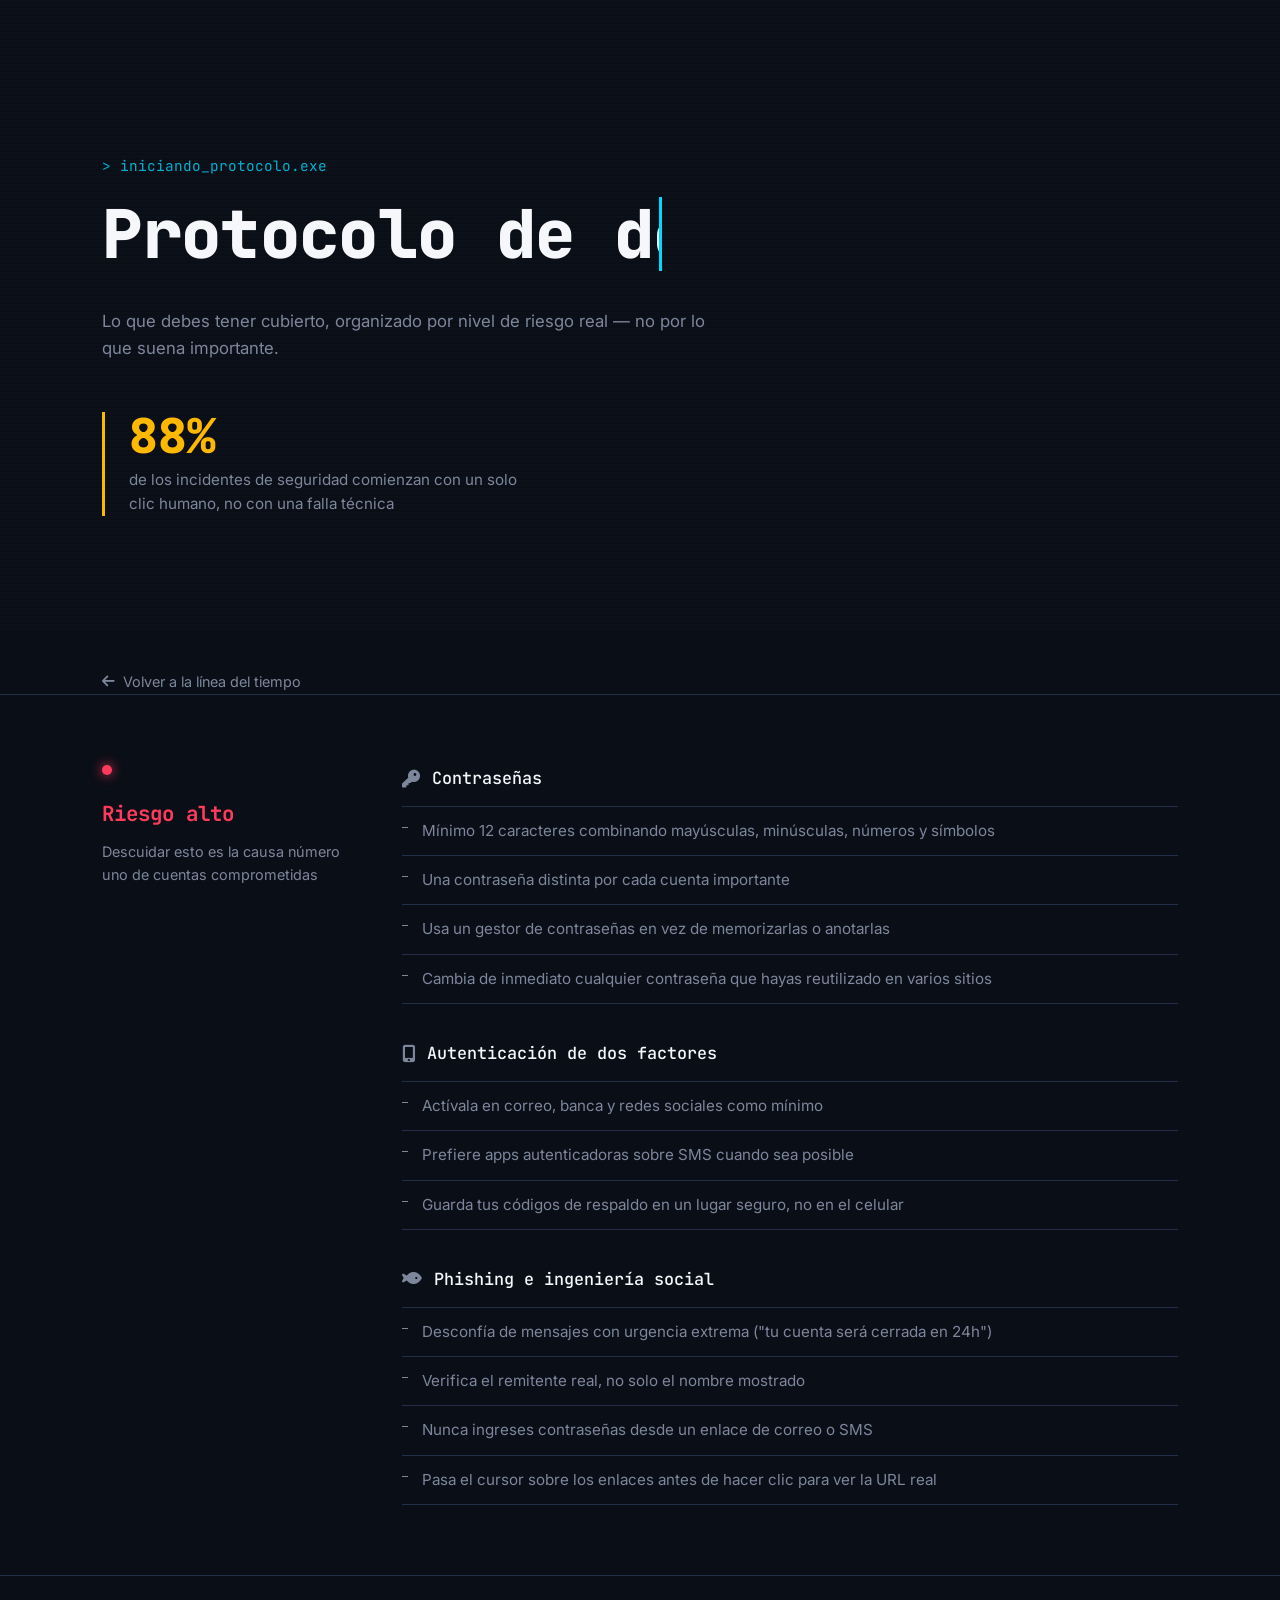
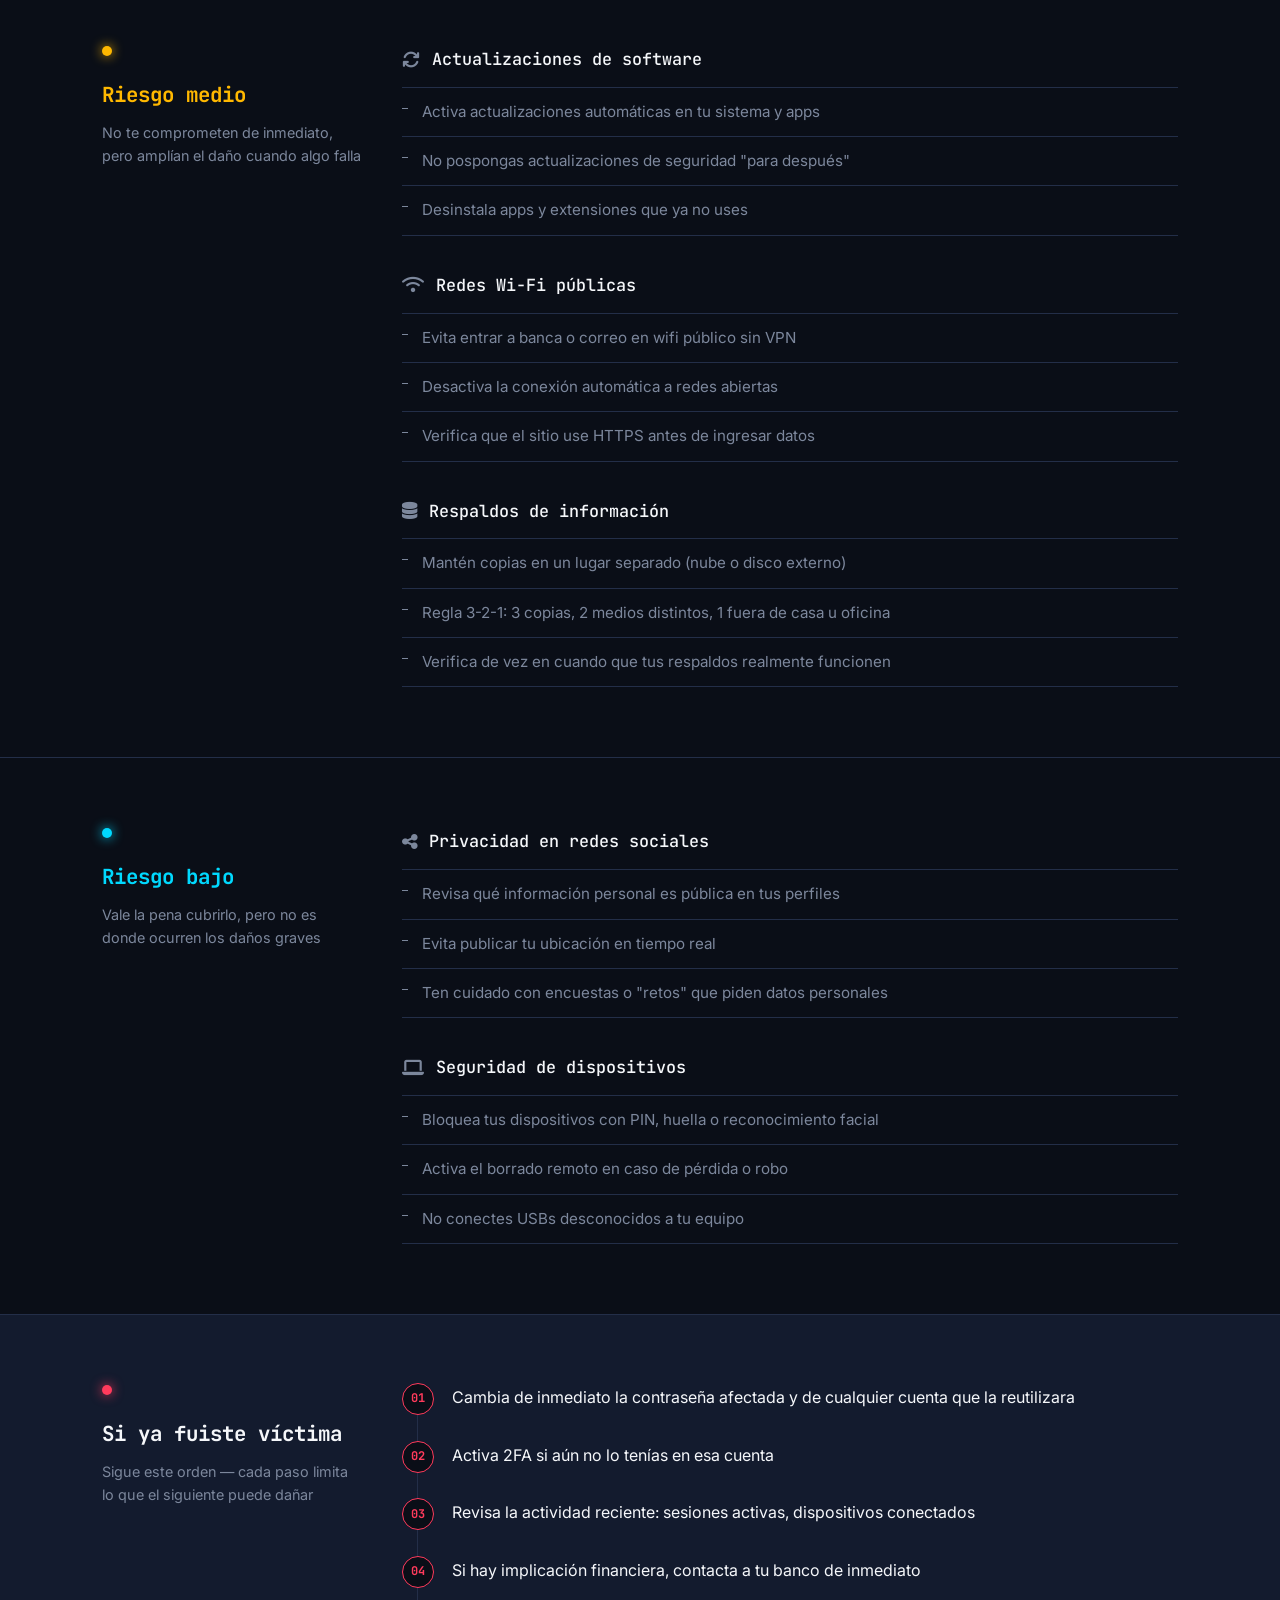
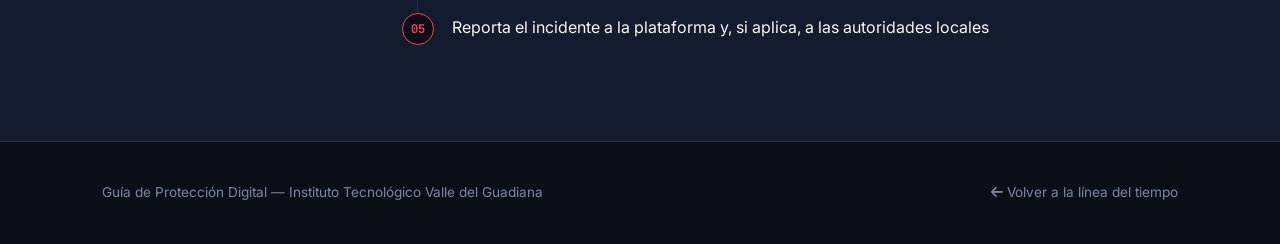
==== proteccion.html @ 877a4cd8 "Add files via upload" ====
<!DOCTYPE html>
<html lang="es">
<head>
    <meta charset="UTF-8">
    <meta name="viewport" content="width=device-width, initial-scale=1.0">
    <title>Protocolo de Defensa Digital</title>
    <link rel="stylesheet" href="proteccion.css">
    <link href="https://fonts.googleapis.com/css2?family=JetBrains+Mono:wght@400;500;700;800&family=Inter:wght@400;500;600;700&display=swap" rel="stylesheet">
    <link rel="stylesheet" href="https://cdnjs.cloudflare.com/ajax/libs/font-awesome/6.4.0/css/all.min.css">
</head>
<body>

    <header class="terminal-hero">
        <div class="scanlines"></div>
        <div class="hero-inner">
            <div class="boot-line">&gt; iniciando_protocolo.exe</div>
            <h1 class="terminal-headline">
                <span class="typed-line">Protocolo de defensa digital</span>
            </h1>
            <p class="hero-sub">Lo que debes tener cubierto, organizado por nivel de riesgo real — no por lo que suena importante.</p>
        </div>
        <div class="hero-stat">
            <span class="hero-stat-number">88%</span>
            <span class="hero-stat-label">de los incidentes de seguridad comienzan con un solo clic humano, no con una falla técnica</span>
        </div>
    </header>

    <main>

        <a href="index.html" class="volver-link"><i class="fas fa-arrow-left"></i> Volver a la línea del tiempo</a>

        <!-- ZONA ROJA -->
        <section class="risk-band risk-band--alto">
            <div class="risk-band-label">
                <span class="risk-dot"></span>
                <span class="risk-band-title">Riesgo alto</span>
                <span class="risk-band-desc">Descuidar esto es la causa número uno de cuentas comprometidas</span>
            </div>
            <div class="risk-band-content">

                <div class="record">
                    <div class="record-head">
                        <i class="fas fa-key"></i>
                        <h3>Contraseñas</h3>
                    </div>
                    <ul class="record-list">
                        <li>Mínimo 12 caracteres combinando mayúsculas, minúsculas, números y símbolos</li>
                        <li>Una contraseña distinta por cada cuenta importante</li>
                        <li>Usa un gestor de contraseñas en vez de memorizarlas o anotarlas</li>
                        <li>Cambia de inmediato cualquier contraseña que hayas reutilizado en varios sitios</li>
                    </ul>
                </div>

                <div class="record">
                    <div class="record-head">
                        <i class="fas fa-mobile-screen-button"></i>
                        <h3>Autenticación de dos factores</h3>
                    </div>
                    <ul class="record-list">
                        <li>Actívala en correo, banca y redes sociales como mínimo</li>
                        <li>Prefiere apps autenticadoras sobre SMS cuando sea posible</li>
                        <li>Guarda tus códigos de respaldo en un lugar seguro, no en el celular</li>
                    </ul>
                </div>

                <div class="record">
                    <div class="record-head">
                        <i class="fas fa-fish"></i>
                        <h3>Phishing e ingeniería social</h3>
                    </div>
                    <ul class="record-list">
                        <li>Desconfía de mensajes con urgencia extrema ("tu cuenta será cerrada en 24h")</li>
                        <li>Verifica el remitente real, no solo el nombre mostrado</li>
                        <li>Nunca ingreses contraseñas desde un enlace de correo o SMS</li>
                        <li>Pasa el cursor sobre los enlaces antes de hacer clic para ver la URL real</li>
                    </ul>
                </div>

            </div>
        </section>

        <!-- ZONA AMBAR -->
        <section class="risk-band risk-band--medio">
            <div class="risk-band-label">
                <span class="risk-dot"></span>
                <span class="risk-band-title">Riesgo medio</span>
                <span class="risk-band-desc">No te comprometen de inmediato, pero amplían el daño cuando algo falla</span>
            </div>
            <div class="risk-band-content">

                <div class="record">
                    <div class="record-head">
                        <i class="fas fa-arrows-rotate"></i>
                        <h3>Actualizaciones de software</h3>
                    </div>
                    <ul class="record-list">
                        <li>Activa actualizaciones automáticas en tu sistema y apps</li>
                        <li>No pospongas actualizaciones de seguridad "para después"</li>
                        <li>Desinstala apps y extensiones que ya no uses</li>
                    </ul>
                </div>

                <div class="record">
                    <div class="record-head">
                        <i class="fas fa-wifi"></i>
                        <h3>Redes Wi-Fi públicas</h3>
                    </div>
                    <ul class="record-list">
                        <li>Evita entrar a banca o correo en wifi público sin VPN</li>
                        <li>Desactiva la conexión automática a redes abiertas</li>
                        <li>Verifica que el sitio use HTTPS antes de ingresar datos</li>
                    </ul>
                </div>

                <div class="record">
                    <div class="record-head">
                        <i class="fas fa-database"></i>
                        <h3>Respaldos de información</h3>
                    </div>
                    <ul class="record-list">
                        <li>Mantén copias en un lugar separado (nube o disco externo)</li>
                        <li>Regla 3-2-1: 3 copias, 2 medios distintos, 1 fuera de casa u oficina</li>
                        <li>Verifica de vez en cuando que tus respaldos realmente funcionen</li>
                    </ul>
                </div>

            </div>
        </section>

        <!-- ZONA CIAN -->
        <section class="risk-band risk-band--bajo">
            <div class="risk-band-label">
                <span class="risk-dot"></span>
                <span class="risk-band-title">Riesgo bajo</span>
                <span class="risk-band-desc">Vale la pena cubrirlo, pero no es donde ocurren los daños graves</span>
            </div>
            <div class="risk-band-content">

                <div class="record">
                    <div class="record-head">
                        <i class="fas fa-share-nodes"></i>
                        <h3>Privacidad en redes sociales</h3>
                    </div>
                    <ul class="record-list">
                        <li>Revisa qué información personal es pública en tus perfiles</li>
                        <li>Evita publicar tu ubicación en tiempo real</li>
                        <li>Ten cuidado con encuestas o "retos" que piden datos personales</li>
                    </ul>
                </div>

                <div class="record">
                    <div class="record-head">
                        <i class="fas fa-laptop"></i>
                        <h3>Seguridad de dispositivos</h3>
                    </div>
                    <ul class="record-list">
                        <li>Bloquea tus dispositivos con PIN, huella o reconocimiento facial</li>
                        <li>Activa el borrado remoto en caso de pérdida o robo</li>
                        <li>No conectes USBs desconocidos a tu equipo</li>
                    </ul>
                </div>

            </div>
        </section>

        <!-- PROTOCOLO DE EMERGENCIA -->
        <section class="emergency">
            <div class="emergency-label">
                <span class="risk-dot risk-dot--emergency"></span>
                <span class="risk-band-title">Si ya fuiste víctima</span>
                <span class="risk-band-desc">Sigue este orden — cada paso limita lo que el siguiente puede dañar</span>
            </div>
            <ol class="emergency-timeline">
                <li><span class="step-index">01</span>Cambia de inmediato la contraseña afectada y de cualquier cuenta que la reutilizara</li>
                <li><span class="step-index">02</span>Activa 2FA si aún no lo tenías en esa cuenta</li>
                <li><span class="step-index">03</span>Revisa la actividad reciente: sesiones activas, dispositivos conectados</li>
                <li><span class="step-index">04</span>Si hay implicación financiera, contacta a tu banco de inmediato</li>
                <li><span class="step-index">05</span>Reporta el incidente a la plataforma y, si aplica, a las autoridades locales</li>
            </ol>
        </section>

    </main>

    <footer class="footer-protocol">
        <p>Guía de Protección Digital — Instituto Tecnológico Valle del Guadiana</p>
        <a href="index.html"><i class="fas fa-arrow-left"></i> Volver a la línea del tiempo</a>
    </footer>

</body>
</html>
---- proteccion.css ----
:root {
    --bg: #0A0E17;
    --panel: #131B2E;
    --line: #232E48;
    --text: #F5F7FA;
    --text-dim: #7C879C;
    --alto: #FF3B5C;
    --medio: #FFB800;
    --bajo: #00D9FF;
}

* { margin: 0; padding: 0; box-sizing: border-box; }

body {
    background: var(--bg);
    color: var(--text);
    font-family: 'Inter', sans-serif;
    line-height: 1.6;
}

h1, h3, .risk-band-title, .step-index, .boot-line {
    font-family: 'JetBrains Mono', monospace;
}

/* ============ HERO ============ */

.terminal-hero {
    position: relative;
    min-height: 70vh;
    display: flex;
    flex-direction: column;
    justify-content: center;
    padding: 100px 8vw 60px;
    overflow: hidden;
    background:
        linear-gradient(var(--bg), var(--bg)),
        repeating-linear-gradient(0deg, transparent, transparent 39px, rgba(0,217,255,0.04) 40px);
}

.scanlines {
    position: absolute;
    inset: 0;
    background: repeating-linear-gradient(180deg, rgba(255,255,255,0.015) 0px, transparent 2px, transparent 4px);
    pointer-events: none;
}

.boot-line {
    color: var(--bajo);
    font-size: 0.9rem;
    opacity: 0.8;
    margin-bottom: 20px;
}

.terminal-headline {
    font-size: clamp(2.2rem, 6vw, 4.2rem);
    font-weight: 800;
    max-width: 14ch;
    letter-spacing: -0.01em;
    line-height: 1.1;
}

.typed-line {
    display: inline-block;
    overflow: hidden;
    white-space: nowrap;
    border-right: 3px solid var(--bajo);
    width: 0;
    animation:
        typing 2.2s steps(28, end) forwards,
        blink-caret 0.75s step-end infinite;
}

@keyframes typing {
    from { width: 0; }
    to { width: 100%; }
}

@keyframes blink-caret {
    50% { border-color: transparent; }
}

@media (prefers-reduced-motion: reduce) {
    .typed-line {
        width: 100%;
        animation: none;
        border-right: none;
    }
}

.hero-sub {
    max-width: 55ch;
    color: var(--text-dim);
    font-size: 1.05rem;
    margin-top: 24px;
}

.hero-stat {
    position: relative;
    margin-top: 50px;
    padding-left: 24px;
    border-left: 3px solid var(--medio);
    max-width: 480px;
}

.hero-stat-number {
    display: block;
    font-family: 'JetBrains Mono', monospace;
    font-size: 3rem;
    font-weight: 800;
    color: var(--medio);
    line-height: 1;
}

.hero-stat-label {
    display: block;
    margin-top: 8px;
    color: var(--text-dim);
    font-size: 0.95rem;
    max-width: 40ch;
}

/* ============ NAV BACK ============ */

.volver-link {
    display: inline-flex;
    align-items: center;
    gap: 8px;
    margin: 40px 8vw 0;
    color: var(--text-dim);
    text-decoration: none;
    font-size: 0.9rem;
}

.volver-link:hover { color: var(--bajo); }

/* ============ RISK BANDS ============ */

.risk-band {
    display: grid;
    grid-template-columns: 260px 1fr;
    gap: 40px;
    padding: 70px 8vw;
    border-top: 1px solid var(--line);
}

.risk-band-label {
    position: sticky;
    top: 40px;
    align-self: start;
}

.risk-dot {
    display: inline-block;
    width: 10px;
    height: 10px;
    border-radius: 50%;
    margin-bottom: 14px;
}

.risk-band--alto .risk-dot { background: var(--alto); box-shadow: 0 0 12px var(--alto); }
.risk-band--medio .risk-dot { background: var(--medio); box-shadow: 0 0 12px var(--medio); }
.risk-band--bajo .risk-dot { background: var(--bajo); box-shadow: 0 0 12px var(--bajo); }

.risk-band-title {
    display: block;
    font-size: 1.3rem;
    font-weight: 700;
}

.risk-band--alto .risk-band-title { color: var(--alto); }
.risk-band--medio .risk-band-title { color: var(--medio); }
.risk-band--bajo .risk-band-title { color: var(--bajo); }

.risk-band-desc {
    display: block;
    color: var(--text-dim);
    font-size: 0.9rem;
    margin-top: 10px;
    max-width: 30ch;
}

.risk-band-content {
    display: flex;
    flex-direction: column;
    gap: 36px;
}

.record-head {
    display: flex;
    align-items: center;
    gap: 12px;
    margin-bottom: 14px;
}

.record-head i {
    font-size: 1.1rem;
    color: var(--text-dim);
}

.record-head h3 {
    font-size: 1.05rem;
    font-weight: 500;
}

.record-list {
    list-style: none;
    border-top: 1px solid var(--line);
}

.record-list li {
    padding: 12px 0;
    border-bottom: 1px solid var(--line);
    color: var(--text-dim);
    font-size: 0.95rem;
    padding-left: 20px;
    position: relative;
}

.record-list li::before {
    content: '';
    position: absolute;
    left: 0;
    top: 20px;
    width: 6px;
    height: 1px;
    background: var(--text-dim);
}

/* ============ EMERGENCY ============ */

.emergency {
    display: grid;
    grid-template-columns: 260px 1fr;
    gap: 40px;
    padding: 70px 8vw 100px;
    border-top: 1px solid var(--line);
    background: var(--panel);
}

.emergency-label { align-self: start; }

.risk-dot--emergency {
    background: var(--alto);
    box-shadow: 0 0 12px var(--alto);
    animation: pulse 1.6s ease-in-out infinite;
}

@keyframes pulse {
    0%, 100% { opacity: 1; }
    50% { opacity: 0.4; }
}

.emergency-timeline {
    list-style: none;
    position: relative;
    padding-left: 50px;
}

.emergency-timeline::before {
    content: '';
    position: absolute;
    left: 15px;
    top: 8px;
    bottom: 8px;
    width: 1px;
    background: var(--line);
}

.emergency-timeline li {
    position: relative;
    padding-bottom: 32px;
    color: var(--text);
    font-size: 1rem;
}

.emergency-timeline li:last-child { padding-bottom: 0; }

.step-index {
    position: absolute;
    left: -50px;
    top: -2px;
    width: 32px;
    height: 32px;
    display: flex;
    align-items: center;
    justify-content: center;
    background: var(--bg);
    border: 1px solid var(--alto);
    color: var(--alto);
    border-radius: 50%;
    font-size: 0.75rem;
    font-weight: 700;
}

/* ============ FOOTER ============ */

.footer-protocol {
    padding: 40px 8vw;
    display: flex;
    justify-content: space-between;
    flex-wrap: wrap;
    gap: 12px;
    color: var(--text-dim);
    font-size: 0.85rem;
    border-top: 1px solid var(--line);
}

.footer-protocol a {
    color: var(--text-dim);
    text-decoration: none;
}

.footer-protocol a:hover { color: var(--bajo); }

/* ============ RESPONSIVE ============ */

@media (max-width: 800px) {
    .risk-band, .emergency {
        grid-template-columns: 1fr;
    }
    .risk-band-label { position: static; }
    .terminal-hero { padding: 80px 6vw 50px; }
    .hero-stat { padding-left: 16px; }
}
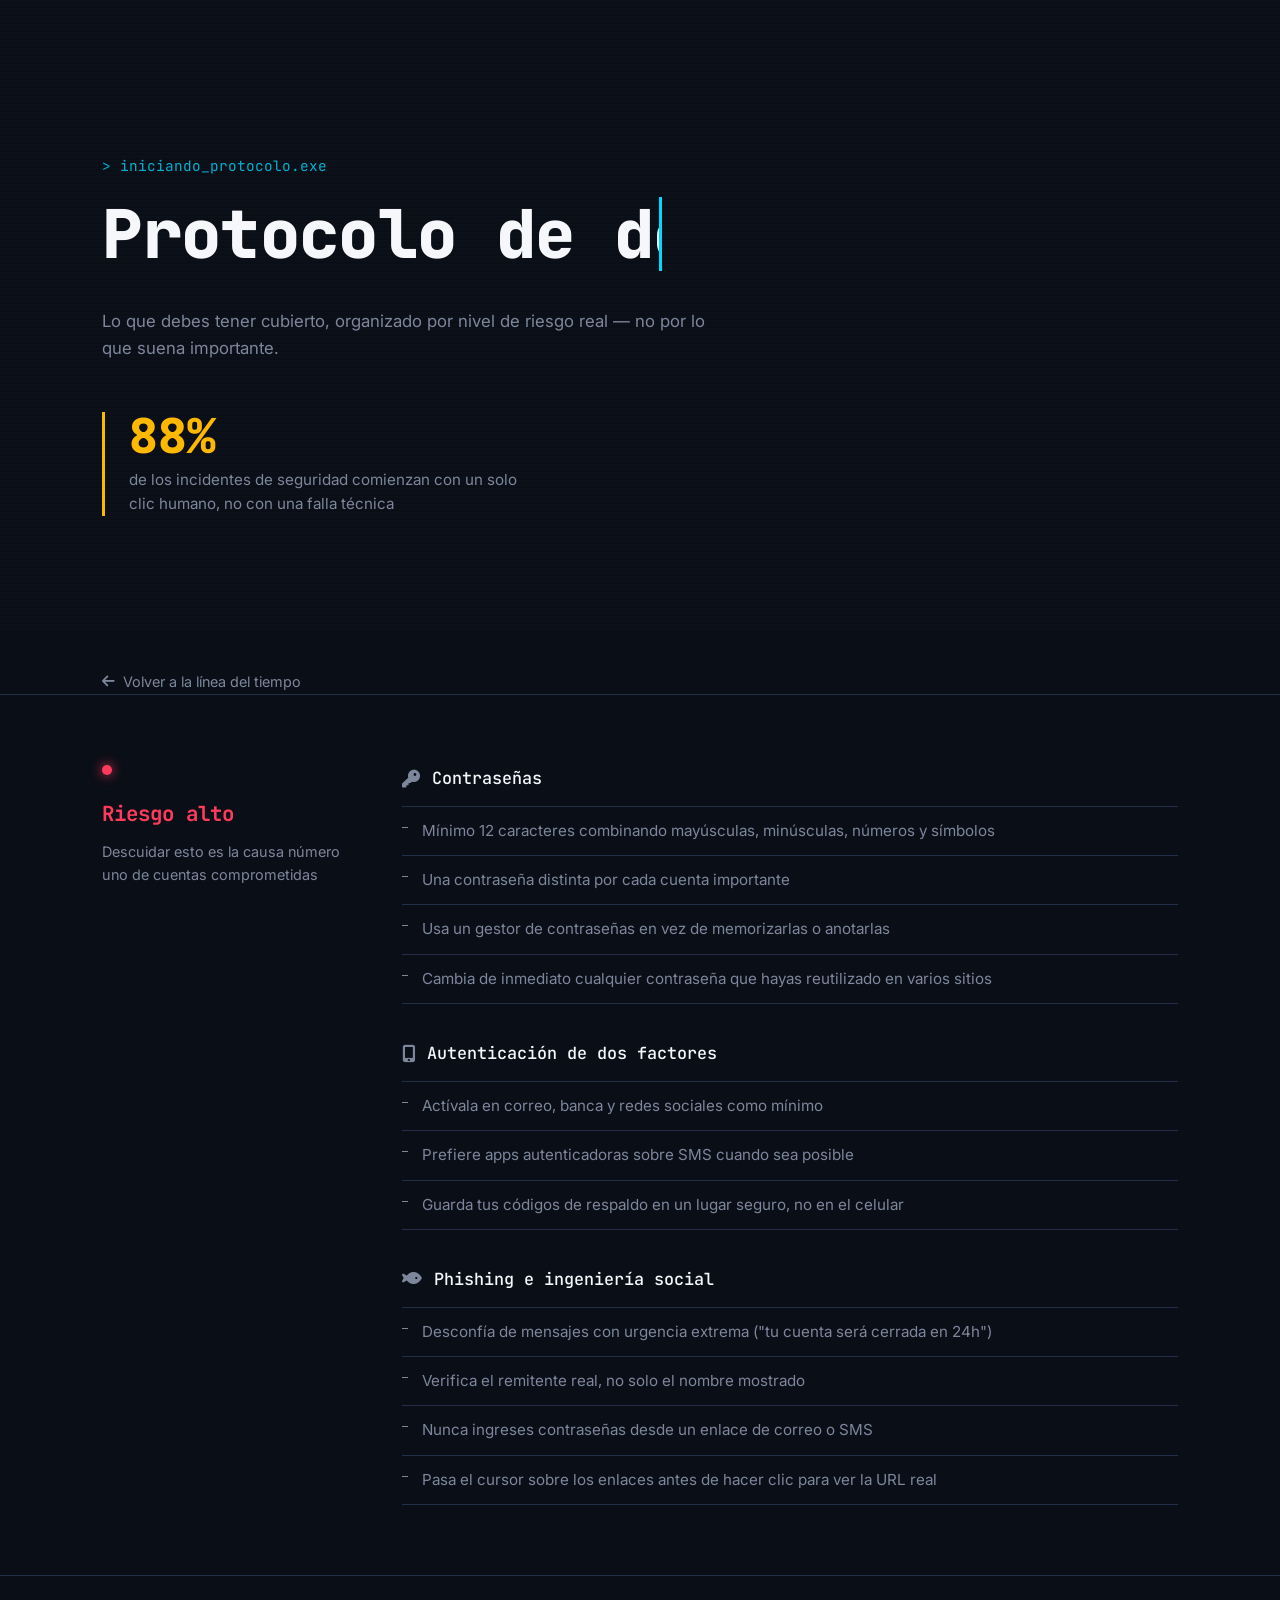
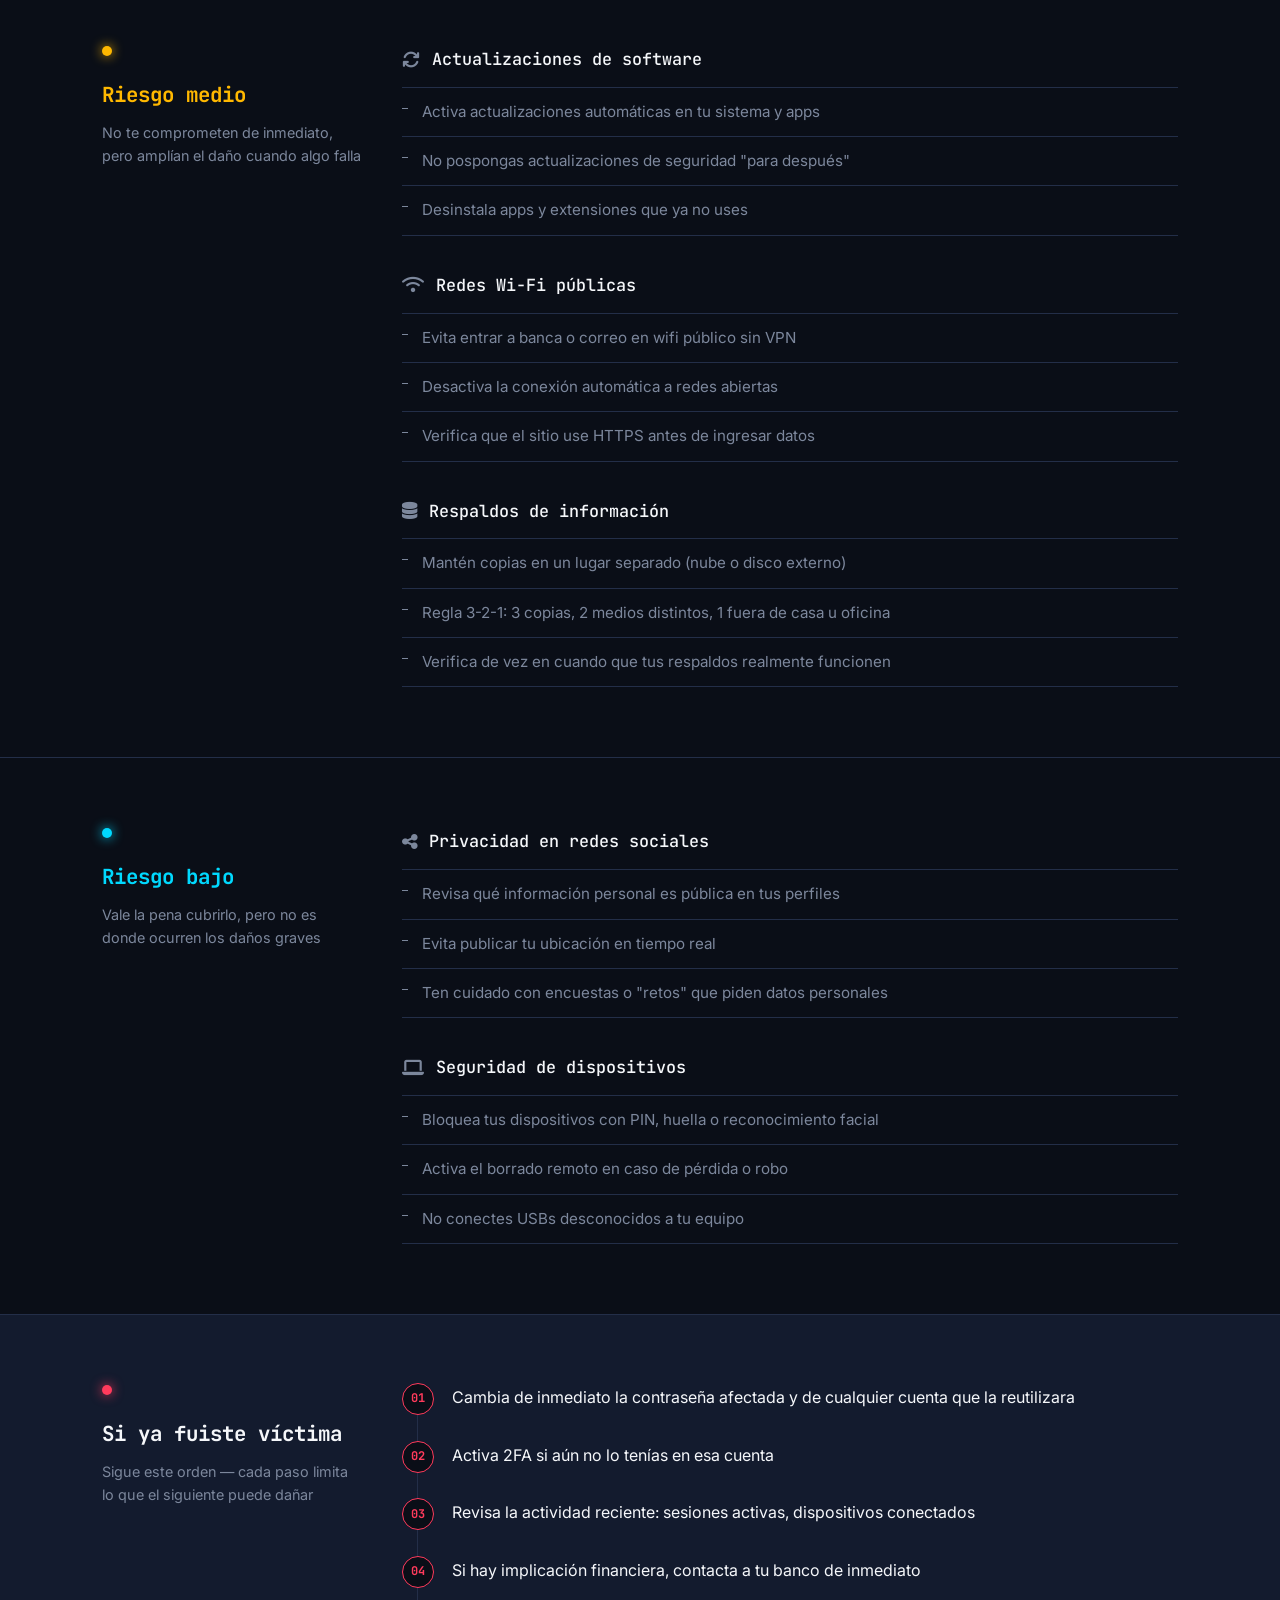
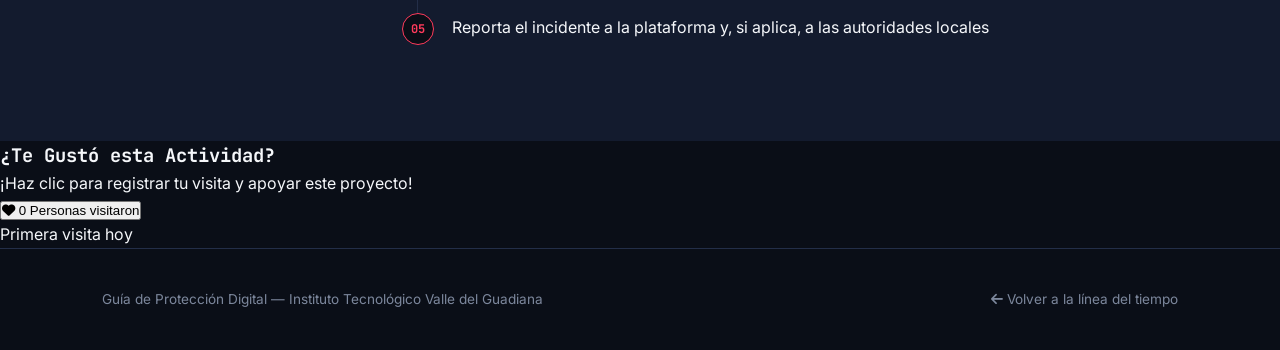
==== commit 18b7c186: "Implement visit counter in proteccion.html Added visit counter functionality with local storage supp" ====
--- a/proteccion.html
+++ b/proteccion.html
@@ -180,11 +180,127 @@
         </section>
 
     </main>
+       <!-- SECCIÓN CONTADOR DE VISITAS -->
+    <section class="visit-counter-section">
+        <div class="counter-container">
+            <div class="counter-content">
+                <h3>¿Te Gustó esta Actividad?</h3>
+                <p>¡Haz clic para registrar tu visita y apoyar este proyecto!</p>
+                
+                <button class="visit-button" id="visitBtn">
+                    <i class="fas fa-heart"></i>
+                    <span class="visit-count" id="visitCount">0</span>
+                    <span class="visit-text">Personas visitaron</span>
+                </button>
+
+                <div class="counter-stats">
+                    <p class="visit-date" id="lastVisit">Primera visita hoy</p>
+                </div>
+            </div>
+            <div class="counter-decoration">
+                <div class="decoration-circle"></div>
+                <div class="decoration-circle"></div>
+                <div class="decoration-circle"></div>
+            </div>
+        </div>
+    </section>
 
     <footer class="footer-protocol">
         <p>Guía de Protección Digital — Instituto Tecnológico Valle del Guadiana</p>
         <a href="index.html"><i class="fas fa-arrow-left"></i> Volver a la línea del tiempo</a>
     </footer>
 
+    <script>
+          // ================================
+        // CONTADOR DE VISITAS AVANZADO
+        // ================================
+
+        const visitBtn = document.getElementById('visitBtn');
+        const visitCount = document.getElementById('visitCount');
+        const lastVisitElement = document.getElementById('lastVisit');
+
+        // Estructura de datos
+        class VisitCounter {
+            constructor() {
+                this.totalVisits = parseInt(localStorage.getItem('visitCount') || '0');
+                this.lastVisit = localStorage.getItem('lastVisitDate');
+                this.firstVisit = localStorage.getItem('firstVisitDate');
+            }
+
+            incrementar() {
+                this.totalVisits++;
+                this.lastVisit = new Date().toISOString();
+                
+                if (!this.firstVisit) {
+                    this.firstVisit = this.lastVisit;
+                    localStorage.setItem('firstVisitDate', this.firstVisit);
+                }
+                
+                this.guardar();
+            }
+
+            guardar() {
+                localStorage.setItem('visitCount', this.totalVisits.toString());
+                localStorage.setItem('lastVisitDate', this.lastVisit);
+            }
+
+            obtenerFormato(fecha) {
+                const date = new Date(fecha);
+                const options = { 
+                    year: 'numeric', 
+                    month: 'long', 
+                    day: 'numeric',
+                    hour: '2-digit',
+                    minute: '2-digit'
+                };
+                return date.toLocaleDateString('es-ES', options);
+            }
+
+            actualizar() {
+                visitCount.textContent = this.totalVisits;
+                if (this.lastVisit) {
+                    lastVisitElement.textContent = `Última visita: ${this.obtenerFormato(this.lastVisit)}`;
+                }
+            }
+        }
+
+        // Instanciar y cargar
+        const counter = new VisitCounter();
+        counter.actualizar();
+
+        // Event listener del botón
+        visitBtn.addEventListener('click', function() {
+            counter.incrementar();
+            counter.actualizar();
+            
+            // Animaciones
+            visitBtn.querySelector('i').style.animation = 'none';
+            setTimeout(() => {
+                visitBtn.querySelector('i').style.animation = 'heartbeat 0.6s ease-in-out';
+            }, 10);
+
+            visitCount.style.animation = 'none';
+            setTimeout(() => {
+                visitCount.style.animation = 'popIn 0.5s ease-out';
+            }, 10);
+
+            visitBtn.style.transform = 'scale(0.95)';
+            setTimeout(() => {
+                visitBtn.style.transform = '';
+            }, 200);
+        });
+
+        // Agregar ripple effect (ondas) al hacer clic
+        visitBtn.addEventListener('mouseenter', function() {
+            this.style.boxShadow = '0 20px 60px rgba(0, 0, 0, 0.3)';
+        });
+
+        visitBtn.addEventListener('mouseleave', function() {
+            this.style.boxShadow = '0 8px 32px rgba(0, 0, 0, 0.1)';
+        });
+
+
+
+    </script>
 </body>
-</html>+</html>
